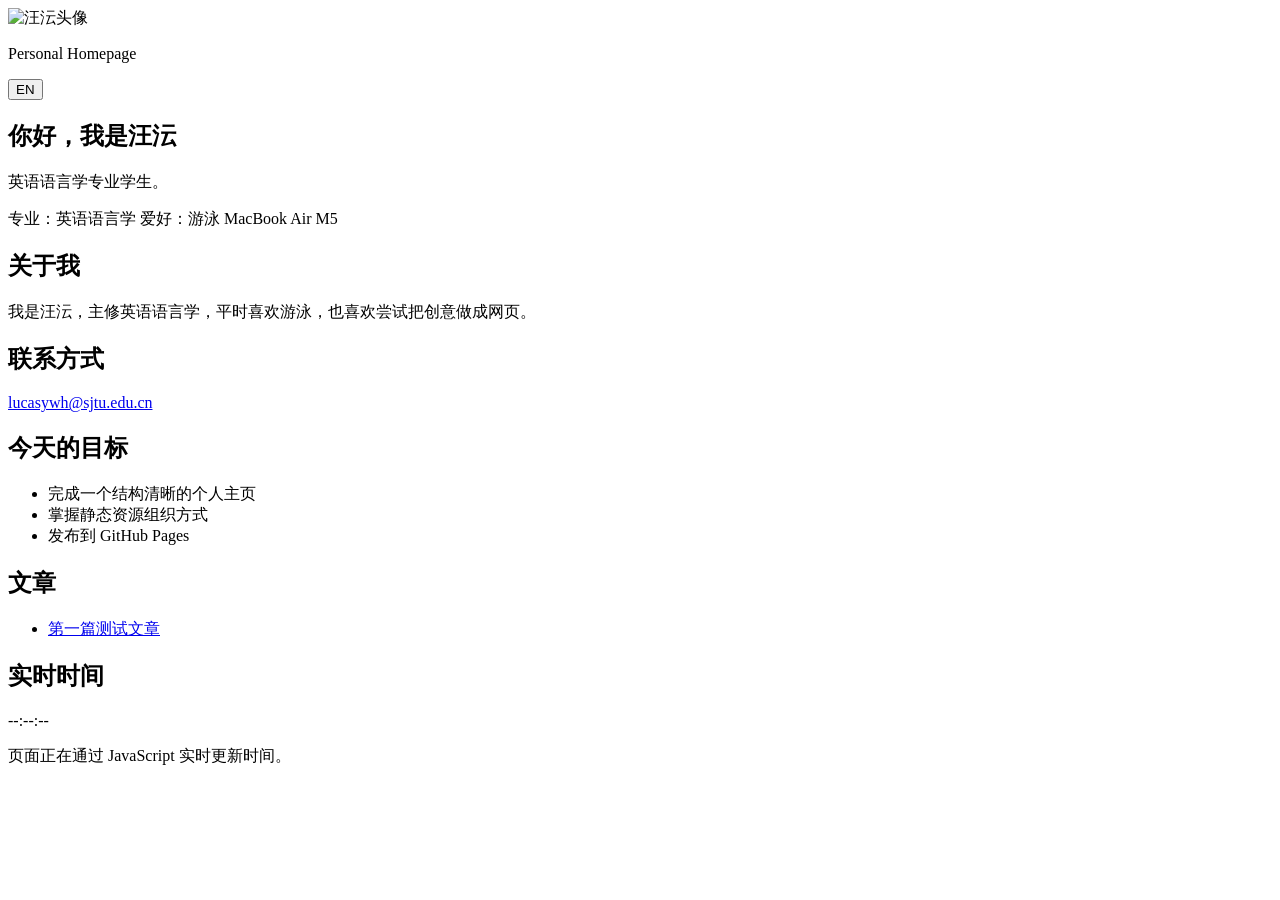
==== index.html @ 0435bd2f "Update index.html" ====
<!doctype html>
<html lang="zh-CN">
  <head>
    <meta charset="UTF-8" />
    <meta name="viewport" content="width=device-width, initial-scale=1.0" />
    <title>汪沄的个人主页</title>
    <link rel="preconnect" href="https://fonts.googleapis.com" />
    <link rel="preconnect" href="https://fonts.gstatic.com" crossorigin />
    <link
      href="https://fonts.googleapis.com/css2?family=Manrope:wght@400;600;800&display=swap"
      rel="stylesheet"
    />
    <link rel="stylesheet" href="style.css" />
  </head>
  <body>
    <main class="page">
      <section class="hero card reveal">
        <div class="hero-layout">
          <div class="avatar-wrap" id="avatar-wrap">
            <img id="avatar" src="avatar.jpg" alt="汪沄头像" class="avatar" />
          </div>
          <div class="hero-copy">
            <div class="hero-top">
              <p class="tag" id="tag">Personal Homepage</p>
              <button id="lang-toggle" class="lang-btn" type="button">EN</button>
            </div>
            <h1 id="hero-title">你好，我是汪沄</h1>
            <p class="subtitle" id="hero-subtitle">英语语言学专业学生。</p>
            <div class="chip-row">
              <span class="chip" id="chip-major">专业：英语语言学</span>
              <span class="chip" id="chip-hobby">爱好：游泳</span>
              <span class="chip">MacBook Air M5</span>
            </div>
          </div>
        </div>
      </section>

      <section class="grid">
        <article class="card reveal">
          <h2 id="about-title">关于我</h2>
          <p id="about-text">我是汪沄，主修英语语言学，平时喜欢游泳，也喜欢尝试把创意做成网页。</p>
        </article>

        <article class="card reveal">
          <h2 id="contact-title">联系方式</h2>
          <p>
            <a href="mailto:lucasywh@sjtu.edu.cn" id="contact-link">lucasywh@sjtu.edu.cn</a>
          </p>
        </article>

        <article class="card reveal">
          <h2 id="goal-title">今天的目标</h2>
          <ul>
            <li id="goal-1">完成一个结构清晰的个人主页</li>
            <li id="goal-2">掌握静态资源组织方式</li>
            <li id="goal-3">发布到 GitHub Pages</li>
          </ul>
        </article>

        <article class="card reveal">
          <h2>文章</h2>
          <ul>
            <li><a href="post.html?file=first.md">第一篇测试文章</a></li>
          </ul>
        </article>
        
        <article class="card wide reveal">
          <h2 id="time-title">实时时间</h2>
          <p id="time" class="time">--:--:--</p>
          <p class="hint" id="time-hint">页面正在通过 JavaScript 实时更新时间。</p>
        </article>
      </section>
    </main>

    <script src="script.js"></script>
  </body>
</html>
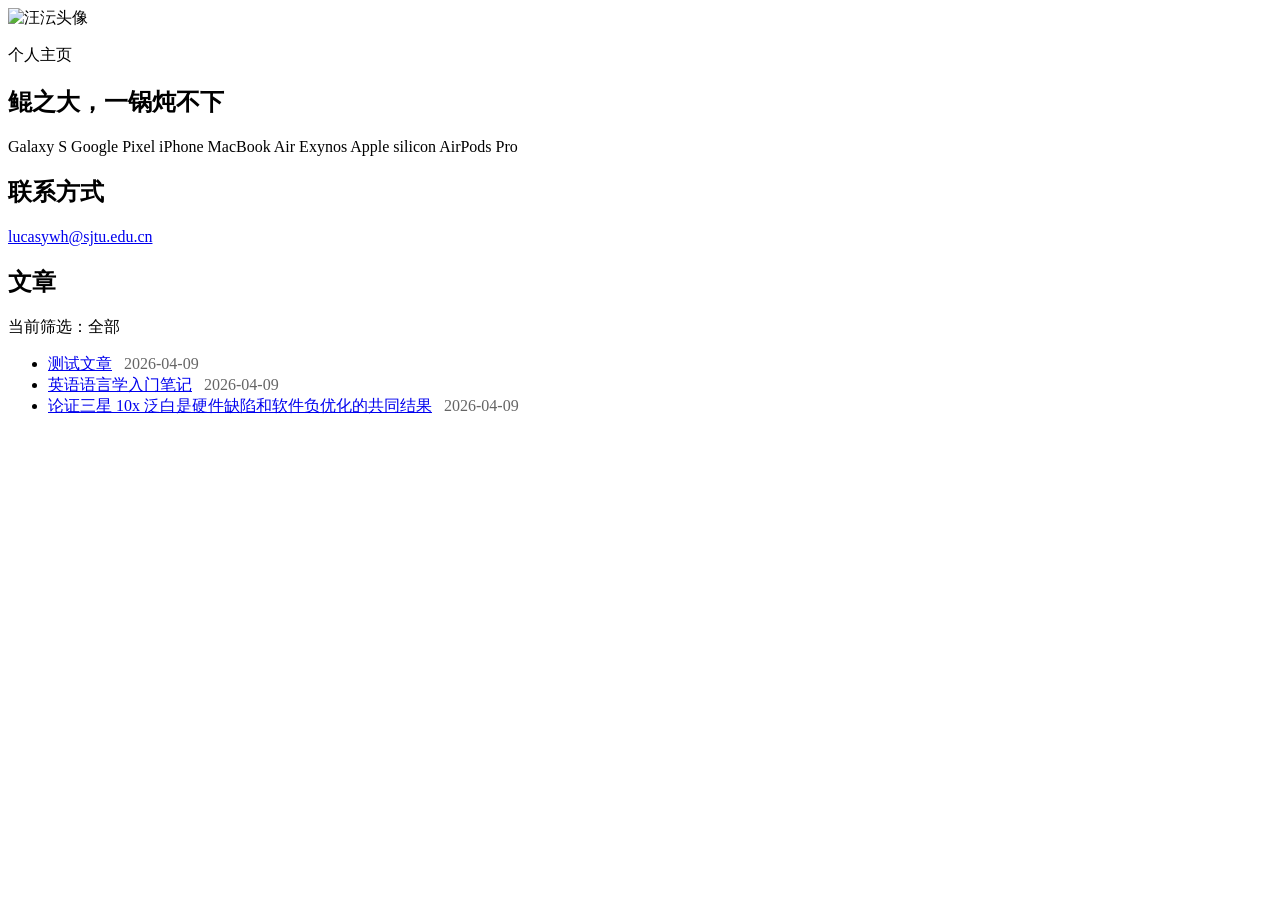
==== commit bed05990: "fix" ====
--- a/index.html
+++ b/index.html
@@ -21,15 +21,17 @@
           </div>
           <div class="hero-copy">
             <div class="hero-top">
-              <p class="tag" id="tag">Personal Homepage</p>
-              <button id="lang-toggle" class="lang-btn" type="button">EN</button>
+              <p class="tag">个人主页</p>
             </div>
-            <h1 id="hero-title">你好，我是汪沄</h1>
-            <p class="subtitle" id="hero-subtitle">英语语言学专业学生。</p>
+            <h1 id="hero-title">鲲之大，一锅炖不下</h1>
             <div class="chip-row">
-              <span class="chip" id="chip-major">专业：英语语言学</span>
-              <span class="chip" id="chip-hobby">爱好：游泳</span>
-              <span class="chip">MacBook Air M5</span>
+              <span class="chip">Galaxy S</span>
+              <span class="chip">Google Pixel</span>
+              <span class="chip">iPhone</span>
+              <span class="chip">MacBook Air</span>
+              <span class="chip">Exynos</span>
+              <span class="chip">Apple silicon</span>
+              <span class="chip">AirPods Pro</span>
             </div>
           </div>
         </div>
@@ -37,37 +39,15 @@
 
       <section class="grid">
         <article class="card reveal">
-          <h2 id="about-title">关于我</h2>
-          <p id="about-text">我是汪沄，主修英语语言学，平时喜欢游泳，也喜欢尝试把创意做成网页。</p>
-        </article>
-
-        <article class="card reveal">
           <h2 id="contact-title">联系方式</h2>
           <p>
             <a href="mailto:lucasywh@sjtu.edu.cn" id="contact-link">lucasywh@sjtu.edu.cn</a>
           </p>
         </article>
-
-        <article class="card reveal">
-          <h2 id="goal-title">今天的目标</h2>
-          <ul>
-            <li id="goal-1">完成一个结构清晰的个人主页</li>
-            <li id="goal-2">掌握静态资源组织方式</li>
-            <li id="goal-3">发布到 GitHub Pages</li>
-          </ul>
-        </article>
-
         <article class="card reveal">
           <h2>文章</h2>
-          <ul>
-            <li><a href="post.html?file=first.md">第一篇测试文章</a></li>
-          </ul>
-        </article>
-        
-        <article class="card wide reveal">
-          <h2 id="time-title">实时时间</h2>
-          <p id="time" class="time">--:--:--</p>
-          <p class="hint" id="time-hint">页面正在通过 JavaScript 实时更新时间。</p>
+          <p id="post-filter-status" class="post-filter-status">当前筛选：全部</p>
+          <ul id="post-list"></ul>
         </article>
       </section>
     </main>
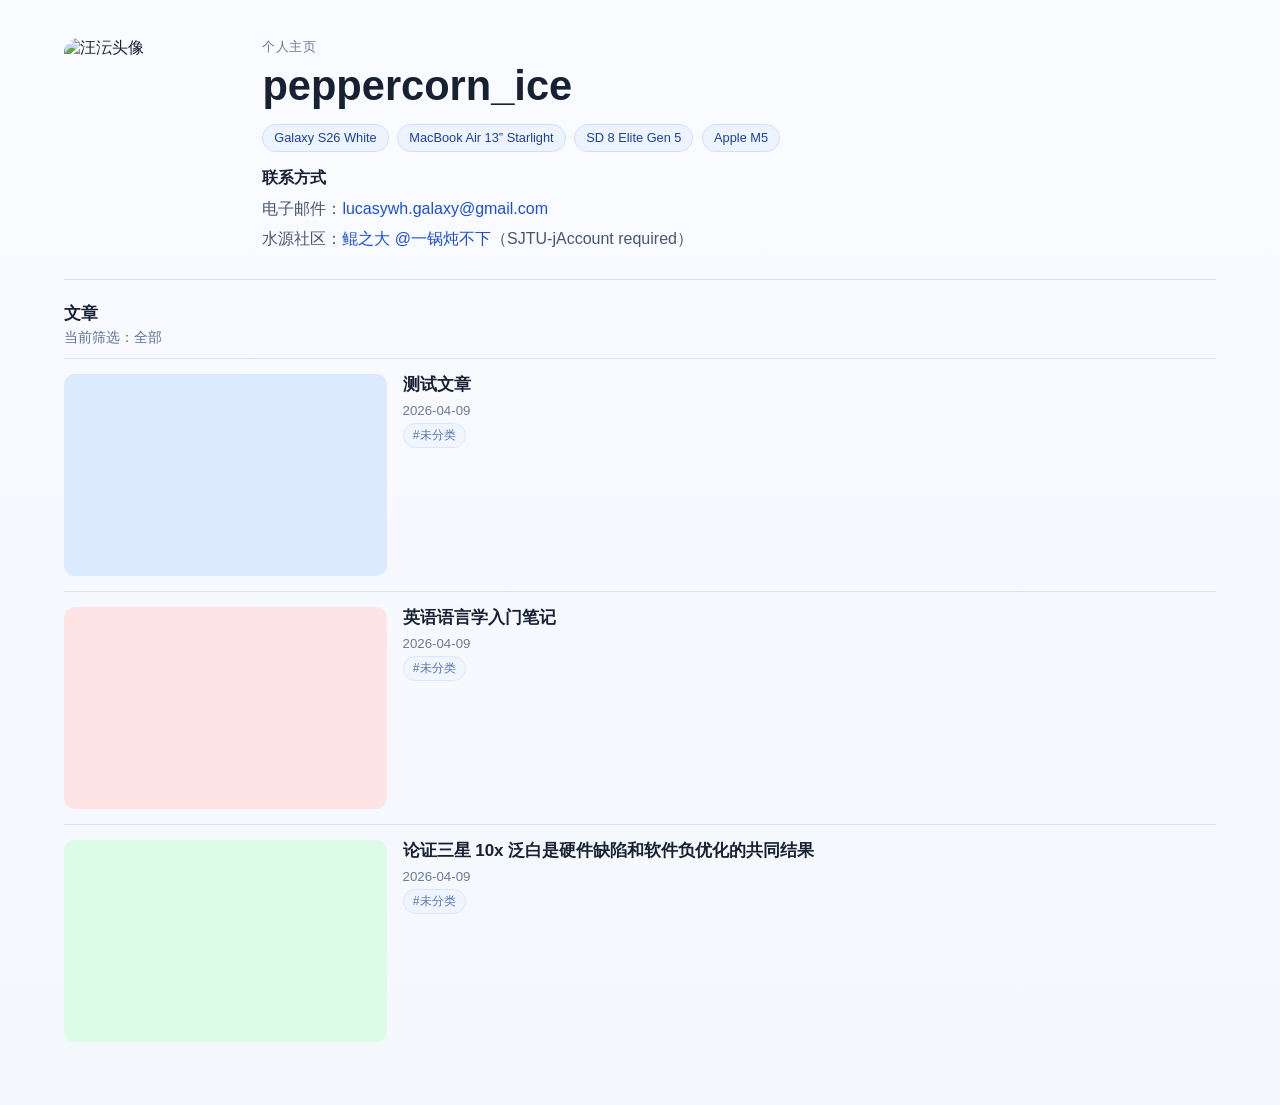
==== commit fd3e5c44: "update" ====
--- a/index.html
+++ b/index.html
@@ -13,42 +13,41 @@
     <link rel="stylesheet" href="style.css" />
   </head>
   <body>
-    <main class="page">
-      <section class="hero card reveal">
-        <div class="hero-layout">
-          <div class="avatar-wrap" id="avatar-wrap">
-            <img id="avatar" src="avatar.jpg" alt="汪沄头像" class="avatar" />
+    <main class="homepage">
+      <section class="profile-header">
+        <div class="profile-avatar-wrap" id="avatar-wrap">
+          <img id="avatar" src="avatar.jpg" alt="汪沄头像" class="profile-avatar" />
+        </div>
+
+        <div class="profile-main">
+          <p class="profile-kicker">个人主页</p>
+          <h1 id="hero-title">peppercorn_ice</h1>
+
+          <div class="chip-row">
+            <span class="chip">Galaxy S26 White</span>
+            <span class="chip">MacBook Air 13” Starlight</span>
+            <span class="chip">SD 8 Elite Gen 5</span>
+            <span class="chip">Apple M5</span>
           </div>
-          <div class="hero-copy">
-            <div class="hero-top">
-              <p class="tag">个人主页</p>
-            </div>
-            <h1 id="hero-title">鲲之大，一锅炖不下</h1>
-            <div class="chip-row">
-              <span class="chip">Galaxy S</span>
-              <span class="chip">Google Pixel</span>
-              <span class="chip">iPhone</span>
-              <span class="chip">MacBook Air</span>
-              <span class="chip">Exynos</span>
-              <span class="chip">Apple silicon</span>
-              <span class="chip">AirPods Pro</span>
-            </div>
+
+          <div class="contact-block">
+            <h2 id="contact-title">联系方式</h2>
+            <p>
+              电子邮件：<a href="mailto:lucasywh.galaxy@gmail.com" id="contact-link">lucasywh.galaxy@gmail.com</a>
+            </p>
+            <p>
+              水源社区：<a href="https://shuiyuan.sjtu.edu.cn/u/%E4%B8%80%E9%94%85%E7%82%96%E4%B8%8D%E4%B8%8B/summary" target="_blank" rel="noopener noreferrer">鲲之大 @一锅炖不下</a>（SJTU-jAccount required）
+            </p>
           </div>
         </div>
       </section>
 
-      <section class="grid">
-        <article class="card reveal">
-          <h2 id="contact-title">联系方式</h2>
-          <p>
-            <a href="mailto:lucasywh@sjtu.edu.cn" id="contact-link">lucasywh@sjtu.edu.cn</a>
-          </p>
-        </article>
-        <article class="card reveal">
+      <section class="posts-feed">
+        <div class="posts-head">
           <h2>文章</h2>
           <p id="post-filter-status" class="post-filter-status">当前筛选：全部</p>
-          <ul id="post-list"></ul>
-        </article>
+        </div>
+        <ul id="post-list" class="post-list"></ul>
       </section>
     </main>
 
--- a/style.css
+++ b/style.css
@@ -0,0 +1,229 @@
+:root {
+  --bg: #f7f9fc;
+  --surface: #ffffff;
+  --text: #182134;
+  --subtext: #4a556d;
+  --line: #dbe3f3;
+  --link: #1d4ed8;
+  --chip-bg: #eef4ff;
+  --chip-text: #1b4298;
+}
+
+* {
+  box-sizing: border-box;
+}
+
+body {
+  margin: 0;
+  color: var(--text);
+  font-family: "Manrope", "PingFang SC", "Microsoft YaHei", sans-serif;
+  background: linear-gradient(180deg, #f9fbff 0%, #f4f7fc 100%);
+}
+
+.homepage {
+  width: min(92%, 72rem);
+  margin: 2.4rem auto 3rem;
+}
+
+.profile-header {
+  display: flex;
+  gap: 1.4rem;
+  align-items: flex-start;
+  padding-bottom: 1.5rem;
+  border-bottom: 1px solid var(--line);
+}
+
+.profile-avatar-wrap {
+  flex: 0 0 20%;
+  max-width: 11rem;
+  min-width: 7.5rem;
+  aspect-ratio: 1 / 1;
+}
+
+.profile-avatar {
+  width: 100%;
+  height: 100%;
+  object-fit: cover;
+  border-radius: 0.9rem;
+  display: block;
+}
+
+.profile-main {
+  flex: 1;
+  min-width: 0;
+}
+
+.profile-kicker {
+  margin: 0;
+  font-size: 0.82rem;
+  color: #6b7895;
+  letter-spacing: 0.03em;
+}
+
+h1 {
+  margin: 0.35rem 0 0.9rem;
+  font-size: clamp(1.7rem, 5vw, 2.6rem);
+  line-height: 1.15;
+}
+
+.chip-row {
+  display: flex;
+  flex-wrap: wrap;
+  gap: 0.55rem;
+  margin-bottom: 1rem;
+}
+
+.chip {
+  display: inline-block;
+  background: var(--chip-bg);
+  color: var(--chip-text);
+  border: 1px solid #cfe0ff;
+  border-radius: 999px;
+  padding: 0.33rem 0.68rem;
+  font-size: 0.8rem;
+  line-height: 1.2;
+}
+
+.contact-block h2 {
+  margin: 0 0 0.45rem;
+  font-size: 1rem;
+}
+
+.contact-block p {
+  margin: 0.2rem 0;
+  color: var(--subtext);
+  line-height: 1.65;
+}
+
+a {
+  color: var(--link);
+  text-decoration: none;
+}
+
+a:hover {
+  text-decoration: underline;
+}
+
+.posts-feed {
+  padding-top: 1.35rem;
+}
+
+.posts-head {
+  margin-bottom: 0.7rem;
+}
+
+.posts-head h2 {
+  margin: 0;
+  font-size: 1.05rem;
+}
+
+.post-filter-status {
+  margin: 0.25rem 0 0;
+  color: #5e6f92;
+  font-size: 0.85rem;
+}
+
+.post-list {
+  margin: 0;
+  padding: 0;
+  list-style: none;
+  display: flex;
+  flex-direction: column;
+}
+
+.post-item {
+  display: flex;
+  gap: 1rem;
+  align-items: stretch;
+  padding: 0.95rem 0;
+  border-top: 1px solid var(--line);
+}
+
+.post-cover {
+  flex: 0 0 28%;
+  aspect-ratio: 16 / 10;
+  border-radius: 0.7rem;
+}
+
+.post-body {
+  flex: 1;
+  min-width: 0;
+  display: flex;
+  flex-direction: column;
+  gap: 0.35rem;
+}
+
+.post-title {
+  margin: 0;
+  font-size: 1.06rem;
+  line-height: 1.35;
+}
+
+.post-title a {
+  color: var(--text);
+  text-decoration: none;
+}
+
+.post-title a:hover {
+  color: var(--link);
+  text-decoration: underline;
+}
+
+.post-meta {
+  color: #6d7a96;
+  font-size: 0.83rem;
+}
+
+.post-tags {
+  display: flex;
+  flex-wrap: wrap;
+  gap: 0.45rem;
+}
+
+.post-tag-chip {
+  border: 1px solid #cfe0ff;
+  border-radius: 999px;
+  background: var(--chip-bg);
+  color: var(--chip-text);
+  font-size: 0.76rem;
+  line-height: 1.2;
+  padding: 0.24rem 0.58rem;
+  cursor: pointer;
+}
+
+.post-tag-chip.active {
+  color: #ffffff;
+  background: #1f4cb8;
+  border-color: #1f4cb8;
+}
+
+.post-tag-chip.muted {
+  cursor: default;
+  opacity: 0.72;
+}
+
+@media (max-width: 48rem) {
+  .homepage {
+    width: min(94%, 72rem);
+    margin-top: 1.4rem;
+  }
+
+  .profile-header {
+    flex-direction: column;
+    gap: 0.9rem;
+  }
+
+  .profile-avatar-wrap {
+    width: min(36%, 10rem);
+    max-width: none;
+    min-width: 6.5rem;
+  }
+
+  .post-item {
+    gap: 0.75rem;
+  }
+
+  .post-cover {
+    flex-basis: 34%;
+  }
+}
